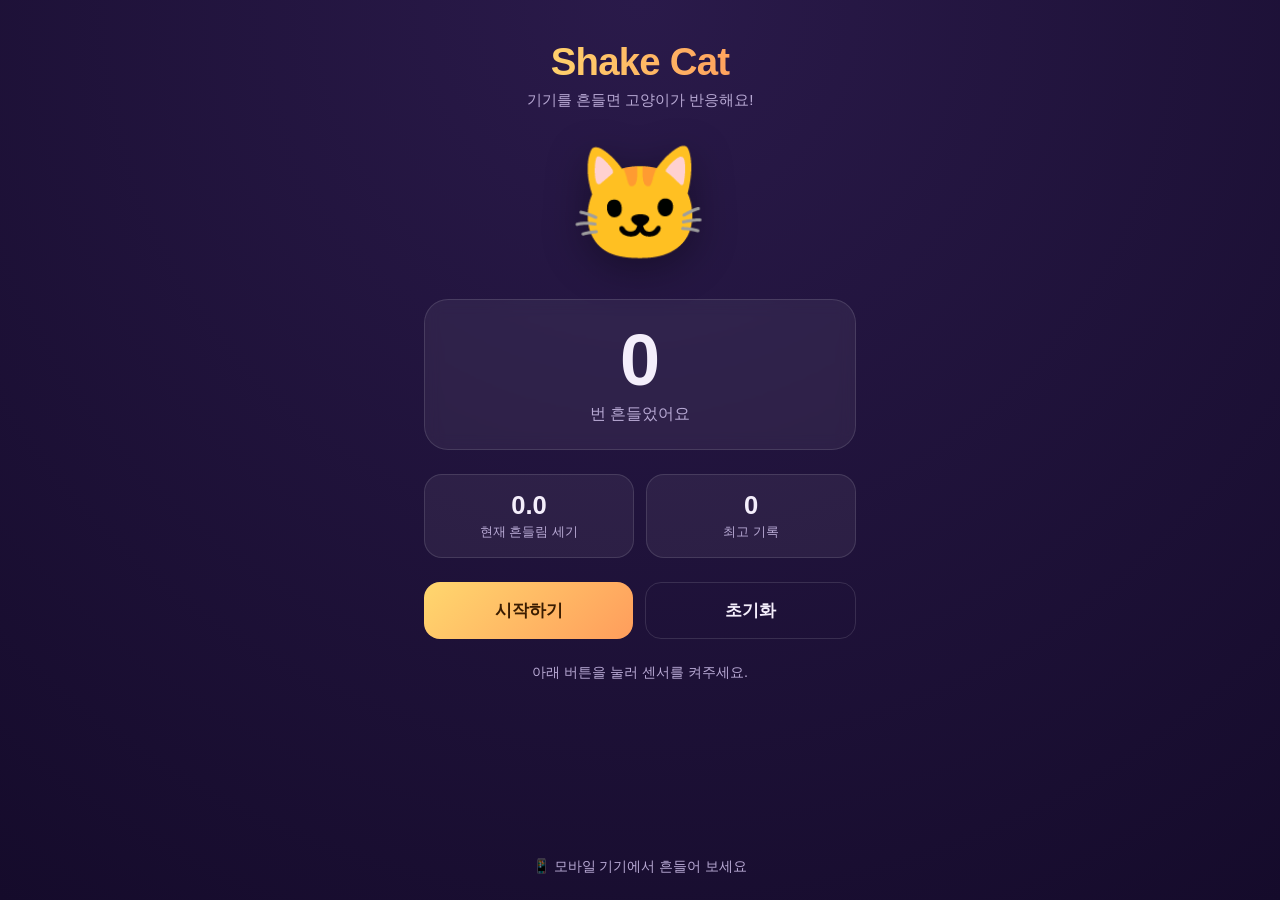
==== index.html @ e11b1f12 "Add Shake Cat site and GitHub Pages deploy workflow shake-cat 웹사이트의 GitHub Pages 배포용 저장소 구성.  - 흔들기 " ====
<!DOCTYPE html>
<html lang="ko">
<head>
  <meta charset="UTF-8" />
  <meta name="viewport" content="width=device-width, initial-scale=1.0, maximum-scale=1.0, user-scalable=no" />
  <meta name="theme-color" content="#1b1035" />
  <title>Shake Cat 🐱 - 흔들기 카운터</title>
  <link rel="stylesheet" href="style.css" />
  <link rel="icon" href="data:image/svg+xml,<svg xmlns='http://www.w3.org/2000/svg' viewBox='0 0 100 100'><text y='.9em' font-size='90'>🐱</text></svg>" />
</head>
<body>
  <main class="app">
    <header class="app__header">
      <h1 class="app__title">Shake Cat</h1>
      <p class="app__subtitle">기기를 흔들면 고양이가 반응해요!</p>
    </header>

    <section class="cat" id="cat" aria-label="고양이">
      <div class="cat__emoji" id="catEmoji">🐱</div>
    </section>

    <section class="counter" aria-live="polite">
      <div class="counter__value" id="count">0</div>
      <div class="counter__label">번 흔들었어요</div>
    </section>

    <section class="stats">
      <div class="stat">
        <span class="stat__value" id="force">0.0</span>
        <span class="stat__label">현재 흔들림 세기</span>
      </div>
      <div class="stat">
        <span class="stat__value" id="best">0</span>
        <span class="stat__label">최고 기록</span>
      </div>
    </section>

    <div class="controls">
      <button class="btn btn--primary" id="startBtn">시작하기</button>
      <button class="btn btn--ghost" id="resetBtn">초기화</button>
    </div>

    <p class="status" id="status">아래 버튼을 눌러 센서를 켜주세요.</p>

    <footer class="app__footer">
      <p>📱 모바일 기기에서 흔들어 보세요</p>
    </footer>
  </main>

  <script src="shake.js"></script>
</body>
</html>
---- style.css ----
:root {
  --bg-top: #2a1a4a;
  --bg-bottom: #150b2b;
  --accent: #ff9d5c;
  --accent-2: #ffd76e;
  --text: #f4eefb;
  --muted: #b8a9d4;
  --card: rgba(255, 255, 255, 0.06);
  --card-border: rgba(255, 255, 255, 0.12);
}

* {
  box-sizing: border-box;
  margin: 0;
  padding: 0;
  -webkit-tap-highlight-color: transparent;
}

html, body {
  height: 100%;
}

body {
  font-family: -apple-system, BlinkMacSystemFont, "Segoe UI", Roboto,
    "Apple SD Gothic Neo", "Noto Sans KR", sans-serif;
  color: var(--text);
  background: radial-gradient(circle at 50% 0%, var(--bg-top), var(--bg-bottom));
  min-height: 100vh;
  display: flex;
  justify-content: center;
  overflow-x: hidden;
}

.app {
  width: 100%;
  max-width: 480px;
  padding: 32px 24px calc(24px + env(safe-area-inset-bottom));
  display: flex;
  flex-direction: column;
  align-items: center;
  text-align: center;
  gap: 24px;
}

.app__header {
  margin-top: 8px;
}

.app__title {
  font-size: 2.4rem;
  font-weight: 800;
  letter-spacing: -0.02em;
  background: linear-gradient(90deg, var(--accent-2), var(--accent));
  -webkit-background-clip: text;
  background-clip: text;
  color: transparent;
}

.app__subtitle {
  margin-top: 6px;
  color: var(--muted);
  font-size: 0.95rem;
}

.cat {
  display: flex;
  align-items: center;
  justify-content: center;
  height: 140px;
  cursor: pointer;
  user-select: none;
}

.cat__emoji {
  font-size: 7rem;
  line-height: 1;
  filter: drop-shadow(0 10px 20px rgba(0, 0, 0, 0.35));
  transition: transform 0.08s ease;
  will-change: transform;
}

.cat__emoji.shaking {
  animation: shake 0.4s ease;
}

@keyframes shake {
  0%, 100% { transform: rotate(0) scale(1.15); }
  20% { transform: rotate(-18deg) scale(1.25); }
  40% { transform: rotate(16deg) scale(1.25); }
  60% { transform: rotate(-12deg) scale(1.2); }
  80% { transform: rotate(10deg) scale(1.2); }
}

.counter {
  background: var(--card);
  border: 1px solid var(--card-border);
  border-radius: 24px;
  padding: 24px 32px;
  width: 100%;
  backdrop-filter: blur(8px);
}

.counter__value {
  font-size: 4.5rem;
  font-weight: 800;
  line-height: 1;
  font-variant-numeric: tabular-nums;
}

.counter__value.pop {
  animation: pop 0.25s ease;
}

@keyframes pop {
  0% { transform: scale(1); }
  50% { transform: scale(1.18); color: var(--accent-2); }
  100% { transform: scale(1); }
}

.counter__label {
  margin-top: 8px;
  color: var(--muted);
  font-size: 1rem;
}

.stats {
  display: flex;
  gap: 12px;
  width: 100%;
}

.stat {
  flex: 1;
  background: var(--card);
  border: 1px solid var(--card-border);
  border-radius: 18px;
  padding: 16px 12px;
  display: flex;
  flex-direction: column;
  gap: 4px;
}

.stat__value {
  font-size: 1.6rem;
  font-weight: 700;
  font-variant-numeric: tabular-nums;
}

.stat__label {
  font-size: 0.8rem;
  color: var(--muted);
}

.controls {
  display: flex;
  gap: 12px;
  width: 100%;
}

.btn {
  flex: 1;
  border: none;
  border-radius: 16px;
  padding: 16px 20px;
  font-size: 1.05rem;
  font-weight: 700;
  font-family: inherit;
  cursor: pointer;
  transition: transform 0.1s ease, opacity 0.2s ease;
}

.btn:active {
  transform: scale(0.96);
}

.btn--primary {
  background: linear-gradient(135deg, var(--accent-2), var(--accent));
  color: #3a1c00;
}

.btn--ghost {
  background: transparent;
  border: 1px solid var(--card-border);
  color: var(--text);
}

.btn:disabled {
  opacity: 0.45;
  cursor: default;
}

.status {
  color: var(--muted);
  font-size: 0.9rem;
  min-height: 1.2em;
}

.status.error {
  color: #ff8a8a;
}

.status.active {
  color: var(--accent-2);
}

.app__footer {
  margin-top: auto;
  padding-top: 12px;
  color: var(--muted);
  font-size: 0.85rem;
}
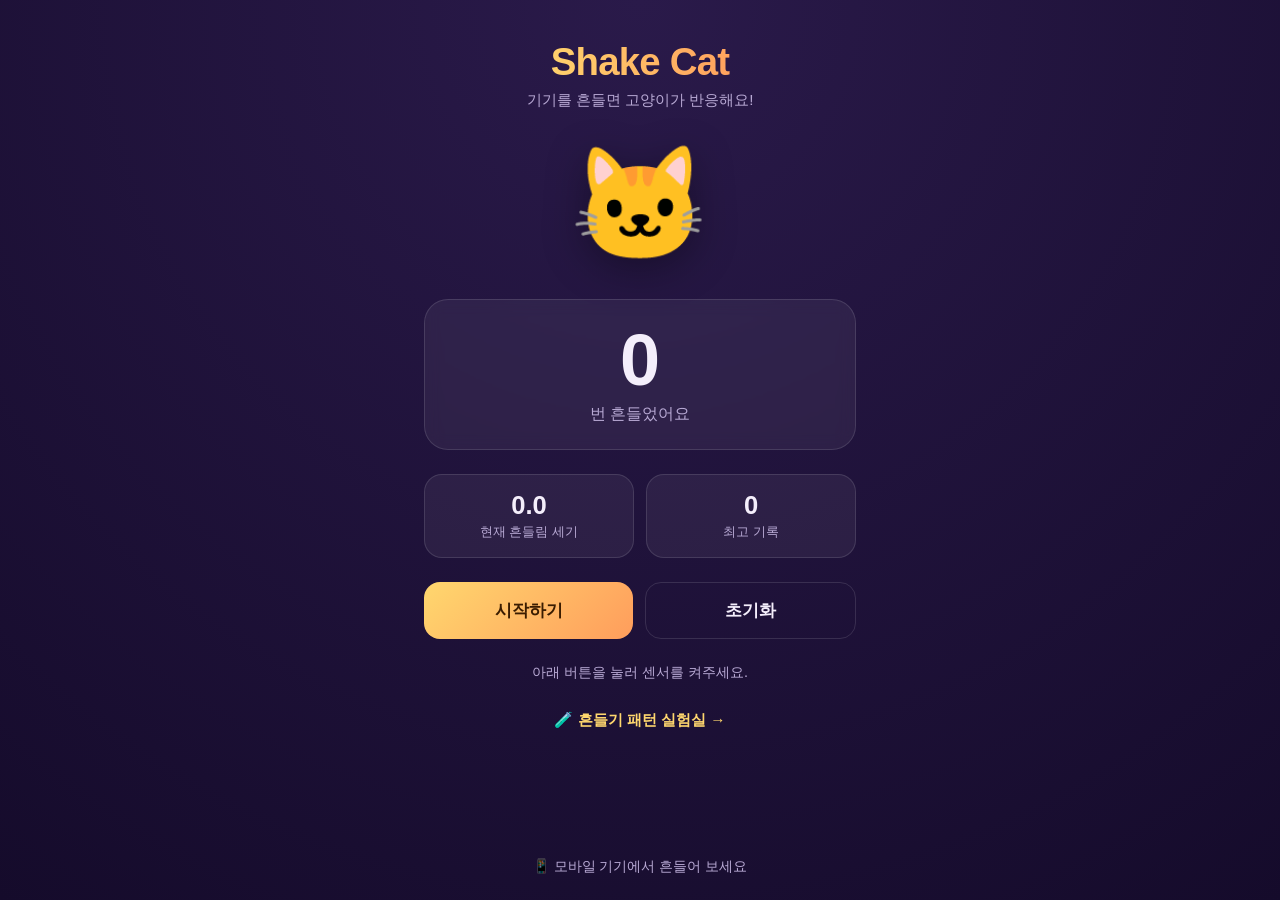
==== commit f537bfe2: "Add shake-pattern lab page and update site - lab.html / lab.js: 흔들기 패턴 실시간 분석 실험실 - 카운터 페이지에 실험실 링크 " ====
--- a/index.html
+++ b/index.html
@@ -42,6 +42,8 @@
 
     <p class="status" id="status">아래 버튼을 눌러 센서를 켜주세요.</p>
 
+    <a class="lab-link" href="lab.html">🧪 흔들기 패턴 실험실 →</a>
+
     <footer class="app__footer">
       <p>📱 모바일 기기에서 흔들어 보세요</p>
     </footer>
--- a/style.css
+++ b/style.css
@@ -209,3 +209,188 @@
   color: var(--muted);
   font-size: 0.85rem;
 }
+
+/* --- Lab link on the counter page --- */
+.lab-link {
+  display: inline-block;
+  margin-top: 4px;
+  color: var(--accent-2);
+  font-weight: 700;
+  text-decoration: none;
+  font-size: 0.95rem;
+}
+
+.lab-link:active { opacity: 0.7; }
+
+/* --- Lab page --- */
+.section-title {
+  width: 100%;
+  text-align: left;
+  font-size: 1.1rem;
+  font-weight: 700;
+  color: var(--text);
+  margin-top: 4px;
+}
+
+.panel {
+  width: 100%;
+  background: var(--card);
+  border: 1px solid var(--card-border);
+  border-radius: 20px;
+  padding: 18px;
+  text-align: left;
+}
+
+.panel__title {
+  font-size: 1rem;
+  font-weight: 700;
+  margin-bottom: 12px;
+  color: var(--muted);
+}
+
+.energy {
+  width: 100%;
+  height: 16px;
+  border-radius: 999px;
+  background: rgba(255, 255, 255, 0.08);
+  overflow: hidden;
+  margin-bottom: 16px;
+}
+
+.energy__fill {
+  height: 100%;
+  width: 0%;
+  border-radius: 999px;
+  background: linear-gradient(90deg, #7ee081, var(--accent-2), var(--accent), #ff5c5c);
+  transition: width 0.06s linear;
+}
+
+.metrics {
+  display: grid;
+  grid-template-columns: 1fr 1fr;
+  gap: 10px;
+}
+
+.metric {
+  background: rgba(255, 255, 255, 0.04);
+  border: 1px solid var(--card-border);
+  border-radius: 14px;
+  padding: 12px;
+  display: flex;
+  flex-direction: column;
+  gap: 2px;
+}
+
+.metric__value {
+  font-size: 1.5rem;
+  font-weight: 800;
+  font-variant-numeric: tabular-nums;
+  line-height: 1.1;
+}
+
+.metric__value--state {
+  font-size: 1.15rem;
+}
+
+.metric__value.is-active {
+  color: var(--accent-2);
+}
+
+.metric__tag {
+  font-size: 0.85rem;
+  font-weight: 700;
+  color: var(--accent-2);
+}
+
+.metric__label {
+  font-size: 0.75rem;
+  color: var(--muted);
+}
+
+.challenge {
+  width: 100%;
+  background: var(--card);
+  border: 1px solid var(--card-border);
+  border-radius: 18px;
+  padding: 16px;
+  text-align: left;
+  transition: border-color 0.2s ease, background 0.2s ease;
+}
+
+.challenge.is-success {
+  border-color: #7ee081;
+  background: rgba(126, 224, 129, 0.1);
+}
+
+.challenge.is-cue {
+  border-color: var(--accent);
+  background: rgba(255, 157, 92, 0.15);
+  animation: pop 0.25s ease;
+}
+
+.challenge__head {
+  display: flex;
+  align-items: center;
+  gap: 8px;
+  margin-bottom: 6px;
+}
+
+.challenge__icon { font-size: 1.2rem; }
+
+.challenge__title {
+  font-weight: 700;
+  flex: 1;
+}
+
+.challenge__badge {
+  font-size: 0.78rem;
+  font-weight: 700;
+  padding: 3px 10px;
+  border-radius: 999px;
+  background: rgba(255, 255, 255, 0.08);
+  color: var(--muted);
+  white-space: nowrap;
+}
+
+.is-success .challenge__badge {
+  background: rgba(126, 224, 129, 0.22);
+  color: #b6f2b8;
+}
+
+.challenge__desc {
+  font-size: 0.85rem;
+  color: var(--muted);
+  margin-bottom: 6px;
+}
+
+.challenge__status {
+  font-size: 0.9rem;
+  font-weight: 600;
+  color: var(--text);
+}
+
+.dots {
+  display: flex;
+  gap: 8px;
+  margin: 8px 0;
+}
+
+.dot {
+  width: 16px;
+  height: 16px;
+  border-radius: 50%;
+  background: rgba(255, 255, 255, 0.12);
+  transition: transform 0.15s ease, background 0.15s ease;
+}
+
+.dot--on {
+  background: var(--accent);
+  transform: scale(1.15);
+}
+
+.btn--sm {
+  flex: none;
+  padding: 10px 18px;
+  font-size: 0.95rem;
+  margin: 4px 0;
+}
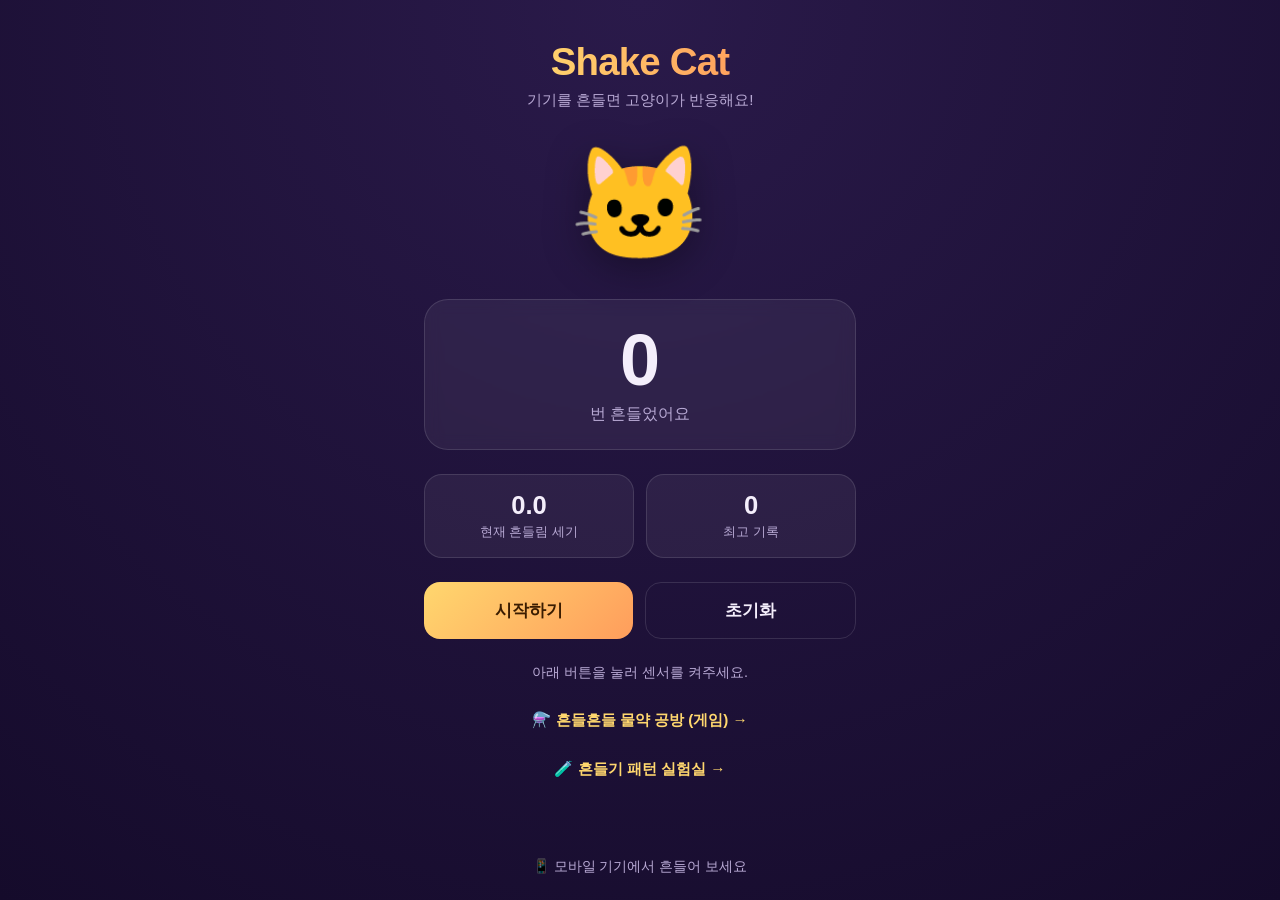
==== commit 8d01c9e3: "Add shake potion game page (game.html) - game.html / game.js: 흔들흔들 물약 공방 게임 (MVP) - 카운터 페이지에 게임 링크 추" ====
--- a/index.html
+++ b/index.html
@@ -42,6 +42,7 @@
 
     <p class="status" id="status">아래 버튼을 눌러 센서를 켜주세요.</p>
 
+    <a class="lab-link" href="game.html">⚗️ 흔들흔들 물약 공방 (게임) →</a>
     <a class="lab-link" href="lab.html">🧪 흔들기 패턴 실험실 →</a>
 
     <footer class="app__footer">
--- a/style.css
+++ b/style.css
@@ -394,3 +394,244 @@
   font-size: 0.95rem;
   margin: 4px 0;
 }
+
+/* ============ 물약 공방 게임 ============ */
+[hidden] { display: none !important; }
+
+.game { gap: 18px; }
+
+.game__bar {
+  width: 100%;
+  display: flex;
+  justify-content: space-between;
+  gap: 6px;
+  background: var(--card);
+  border: 1px solid var(--card-border);
+  border-radius: 14px;
+  padding: 10px 12px;
+  font-size: 0.85rem;
+}
+
+.game__hud b { color: var(--accent-2); }
+
+.screen {
+  width: 100%;
+  display: flex;
+  flex-direction: column;
+  align-items: center;
+  gap: 16px;
+  text-align: center;
+}
+
+.title-emoji { font-size: 3.5rem; }
+
+.customer {
+  display: flex;
+  flex-direction: column;
+  align-items: center;
+  gap: 4px;
+  margin-top: 8px;
+}
+
+.customer__face {
+  font-size: 5rem;
+  line-height: 1;
+  filter: drop-shadow(0 8px 16px rgba(0, 0, 0, 0.35));
+}
+
+.customer__name {
+  font-weight: 700;
+  color: var(--muted);
+}
+
+.speech {
+  position: relative;
+  width: 100%;
+  background: var(--card);
+  border: 1px solid var(--card-border);
+  border-radius: 18px;
+  padding: 18px 20px;
+  font-size: 1.15rem;
+  font-weight: 600;
+  line-height: 1.5;
+}
+
+.speech--sm { font-size: 0.95rem; padding: 12px 16px; }
+
+.hint { color: var(--muted); font-size: 0.9rem; }
+
+/* 재료 그리드 */
+.ing-grid {
+  width: 100%;
+  display: grid;
+  grid-template-columns: repeat(4, 1fr);
+  gap: 8px;
+}
+
+.ing {
+  background: var(--card);
+  border: 2px solid var(--card-border);
+  border-radius: 14px;
+  padding: 10px 4px;
+  display: flex;
+  flex-direction: column;
+  align-items: center;
+  gap: 4px;
+  cursor: pointer;
+  font-family: inherit;
+  color: var(--text);
+  transition: transform 0.1s ease, border-color 0.15s ease, background 0.15s ease;
+}
+
+.ing:active { transform: scale(0.94); }
+
+.ing--on {
+  border-color: var(--accent-2);
+  background: rgba(255, 215, 110, 0.15);
+}
+
+.ing__emoji { font-size: 1.6rem; }
+.ing__name { font-size: 0.62rem; color: var(--muted); line-height: 1.2; }
+
+.shaker-picked {
+  width: 100%;
+  min-height: 44px;
+  display: flex;
+  flex-wrap: wrap;
+  gap: 6px;
+  justify-content: center;
+  align-items: center;
+  background: rgba(255, 255, 255, 0.04);
+  border: 1px dashed var(--card-border);
+  border-radius: 14px;
+  padding: 8px;
+}
+
+.picked-empty { color: var(--muted); font-size: 0.85rem; }
+
+.picked-chip {
+  background: rgba(255, 215, 110, 0.18);
+  border-radius: 999px;
+  padding: 4px 10px;
+  font-size: 0.8rem;
+  font-weight: 600;
+}
+
+/* 제조 셰이커 */
+.brew-hint {
+  font-size: 1.25rem;
+  font-weight: 800;
+  color: var(--accent-2);
+}
+
+.shaker {
+  position: relative;
+  width: 160px;
+  height: 200px;
+  display: flex;
+  align-items: flex-end;
+  justify-content: center;
+}
+
+.shaker__glass {
+  position: absolute;
+  inset: 0;
+  display: flex;
+  align-items: center;
+  justify-content: center;
+  font-size: 9rem;
+  z-index: 2;
+  pointer-events: none;
+}
+
+.shaker__liquid {
+  position: absolute;
+  bottom: 18px;
+  left: 50%;
+  transform: translateX(-50%);
+  width: 78px;
+  height: 12%;
+  background: linear-gradient(180deg, var(--accent-2), var(--accent));
+  border-radius: 0 0 40px 40px;
+  transition: height 0.08s ease, filter 0.1s ease;
+  z-index: 1;
+  opacity: 0.85;
+}
+
+.shaker__bubbles {
+  position: absolute;
+  top: 30px;
+  left: 50%;
+  transform: translateX(-50%);
+  font-size: 1.6rem;
+  z-index: 3;
+}
+
+.brew-meter {
+  width: 100%;
+  height: 10px;
+  border-radius: 999px;
+  background: rgba(255, 255, 255, 0.08);
+  overflow: hidden;
+}
+
+.brew-meter__fill {
+  height: 100%;
+  width: 0%;
+  background: linear-gradient(90deg, var(--accent-2), var(--accent));
+  transition: width 0.1s linear;
+}
+
+/* 결과 */
+.result-grade {
+  font-size: 1.5rem;
+  font-weight: 800;
+}
+
+.grade--perfect { color: #7ee081; }
+.grade--good { color: var(--accent-2); }
+.grade--side { color: var(--accent); }
+.grade--unknown { color: #b8a9d4; }
+.grade--boom { color: #ff6b6b; }
+
+.result-emoji { font-size: 4rem; }
+
+.result-score {
+  font-size: 0.85rem;
+  color: var(--muted);
+  line-height: 1.6;
+}
+
+.result-score b { color: var(--text); }
+
+/* 결산 */
+.summary-box {
+  width: 100%;
+  background: var(--card);
+  border: 1px solid var(--card-border);
+  border-radius: 18px;
+  padding: 18px;
+  display: flex;
+  flex-direction: column;
+  gap: 10px;
+}
+
+.sum-big { font-size: 1.4rem; font-weight: 800; }
+
+.sum-list {
+  margin-top: 8px;
+  border-top: 1px solid var(--card-border);
+  padding-top: 10px;
+  display: flex;
+  flex-direction: column;
+  gap: 6px;
+}
+
+.sum-row {
+  display: flex;
+  justify-content: space-between;
+  font-size: 0.95rem;
+  color: var(--muted);
+}
+
+.sum-row b { color: var(--text); }
